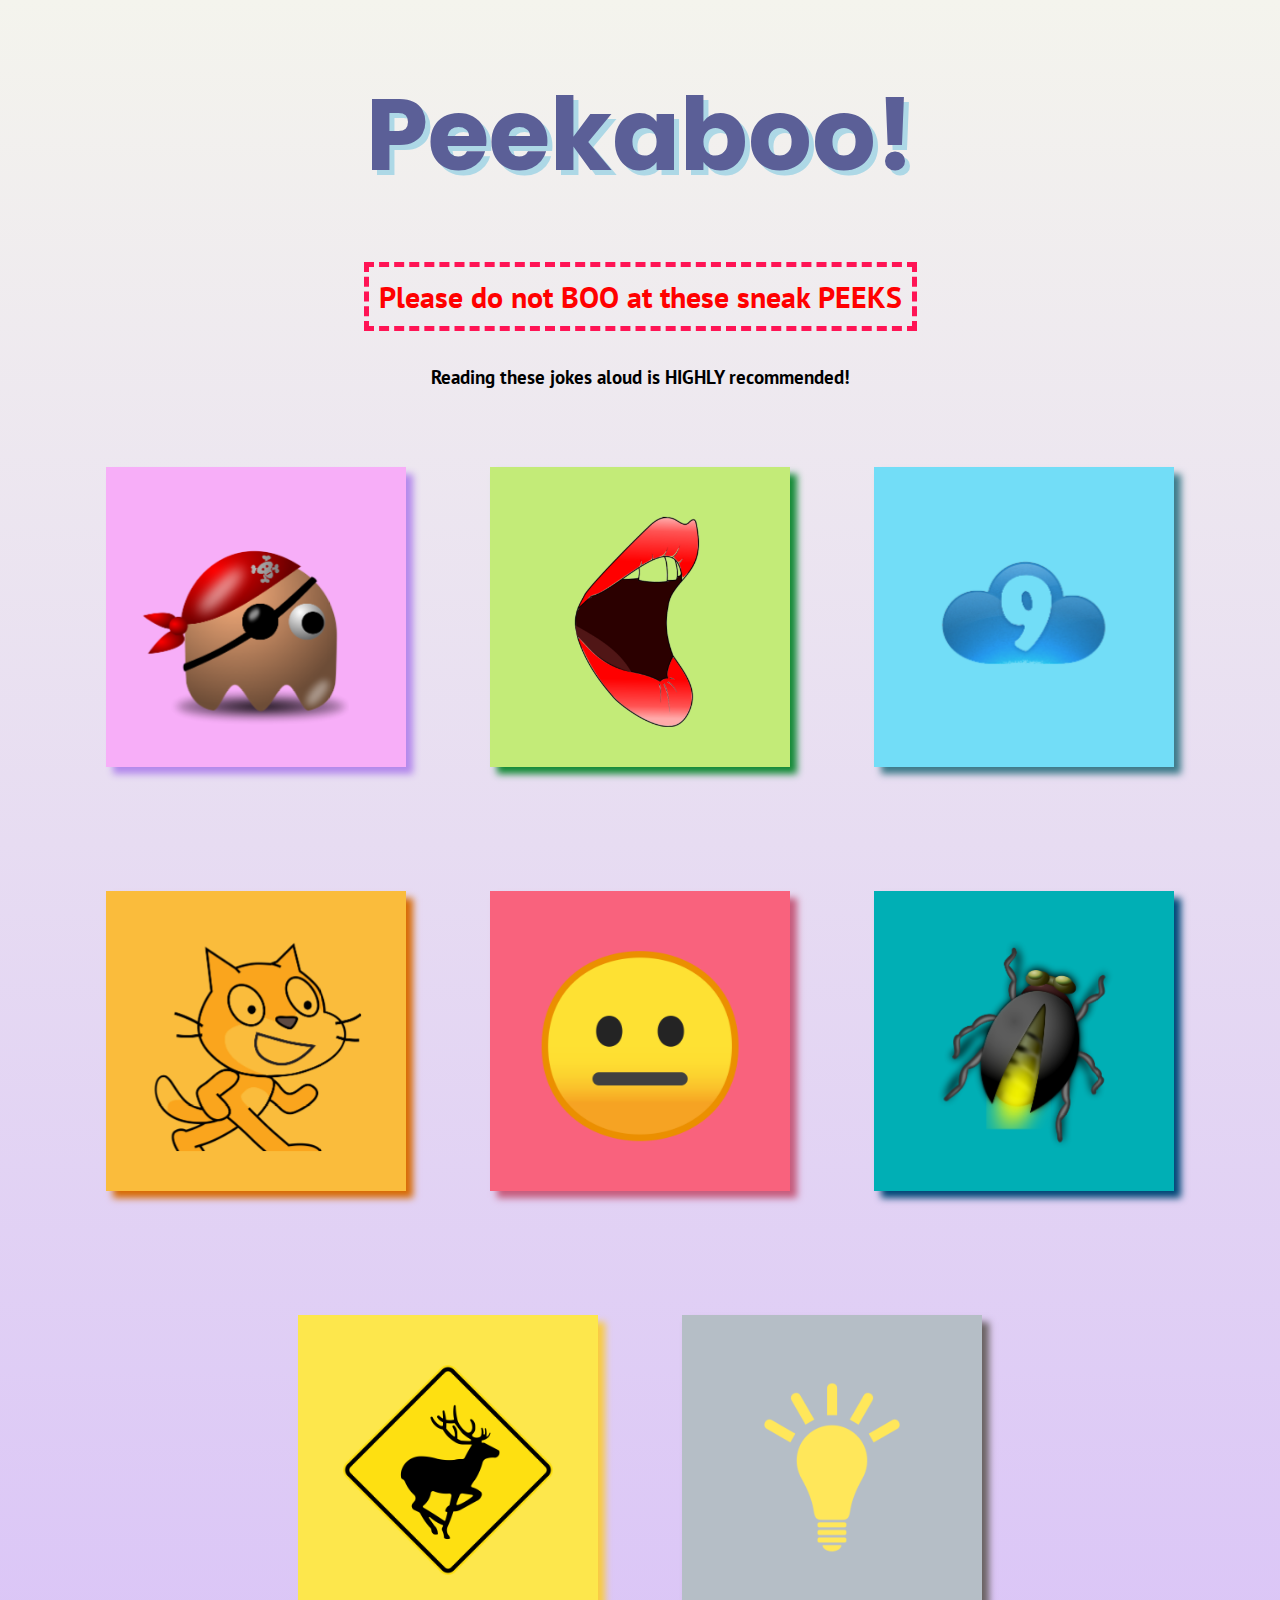
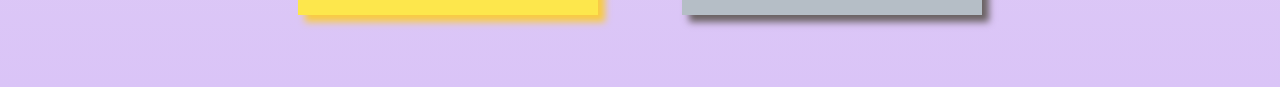
==== index.html @ 19a9cc35 "rename css3-project.html, make cards flip, style content, add images" ====
<!DOCTYPE html>
<!--bug.png: credit to treblac | http://www.publicdomainfiles.com/show_file.php?id=13925353225180-->
<!--c9.png: credit to Wikipedia Commons | https://en.wikipedia.org/wiki/File:Cloud9IDE.png-->
<!--deer.png: credit to Government of Victoria | https://commons.wikimedia.org/wiki/File:Australia_road_sign_W5-V134.svg-->
<!--light-bulb.png: credit to Subhashish Panigrahi | https://commons.wikimedia.org/wiki/File:Light_bulb_(yellow)_icon.svg-->
<!--pirate.png: credit to nicubunu acquired from OCAL (Website) | http://www.freestockphotos.biz/stockphoto/15895-->
<!--scratch.png: credit to Scratch Team | https://commons.wikimedia.org/wiki/File:%D0%9A%D0%BE%D1%82_%D0%A1%D0%BA%D1%80%D0%B5%D1%82%D1%87.svg-->
<!--sing.png: credit to Chrom72 | https://pixabay.com/en/lips-mouth-woman-red-open-sing-1600505/-->
<!--stoic.png: credit to Google | http://www.iconarchive.com/show/noto-emoji-smileys-icons-by-google/10026-neutral-face-icon.html-->
<html>
<head>
  <meta charset="utf-8">
  <meta name="viewport" content="width=device-width">
  <title>CSS3 Project</title>
  <link rel="stylesheet" href="style.css" type="text/css">
  <link href="https://fonts.googleapis.com/css?family=Poppins" rel="stylesheet">
  <link href="https://fonts.googleapis.com/css?family=PT+Sans" rel="stylesheet">
</head>
<!--[10% each]
   /     1+ css3 background or border property[ies]
   /     1+ gradient (linear and/or radial)
   /     1+ shadow (box or text)
   /     1+ transform (2D or 3D)
   /     1+ transition
   /     1+ animation
    [10% proper comments] (anything not intuitive)
    [40% originality]
        40: completely original, 30: mostly original
        20: somewhat original, 10: barely original
        0 (for the whole project): not original at all
-->
<body>
    <h1>Peekaboo!</h1>
    <h2>Please do not BOO at these sneak PEEKS</h2>
    <h3>Reading these jokes aloud is HIGHLY recommended!</h3>
    
        <div class="card" id=card1> <!--the id's will display the background color and shadow of the card-->
          <div class="fb"> <!--will keep the front and back of a card positioned-->
            <div class="front"> <!--the image will be displayed on the front side of the card-->
              <img id="pirate" src="images/pirate.png" alt="Pirate" style="width:70%;height:70%;">
              <div class="back"> <!--when the card flips to the back the joke will be displayed-->
                <p>What's a pirate's favorite letter?</p>
                <p>You'd think it'd be R, but their heart is at <span>C</span>. HARG! HARG!</p>
              </div>
            </div>
          </div> 
        </div>
        
        <div class="card" id=card2>
          <div class="fb">
            <div class="front">
              <img src="images/sing.png" alt="Singing" style="width:70%;height:70%;">
              <div class="back">
                <p>Knock Knock. Who's there? A little old lady.</p>
                <p><span>A little old lady who</span>? I didn't know you knew how to yoddle.</p>
              </div>
            </div>
          </div> 
        </div>
        
        <div class="card" id=card3>
          <div class="fb">
            <div class="front">
              <img src="images/c9.png" alt="Cloud9 Logo" style="width:70%;height:80%;">
              <div class="back">
                <p>I really love to code programs, games, and websites!</p>
                <p>It's like I'm on <span>Cloud9</span> (the programming website)</p>
              </div>
            </div>
          </div> 
        </div>
        
        <div class="card" id=card4>
          <div class="fb">
            <div class="front">
              <img src="images/scratch.png" alt="Scratch Cat" style="width:70%;height:70%;">
              <div class="back">
                <p>I used Scratch for my project, but it looks like</p>
                <p>Some of you may be <span>SCRATCHing</span> your head about what it is.</p>
              </div>
            </div>
          </div> 
        </div>
      
        <div class="card" id=card5>
          <div class="fb">
            <div class="front">
              <img src="images/stoic.png" alt="Stoic Emoji" style="width:70%;height:70%;">
              <div class="back">
                <p>Someone asked for 10 puns. I thought at least 1
                of them would make them laugh,</p>
                <p> but no <span>PUN IN TEN DID.</span></p>
              </div>
            </div>
          </div> 
        </div>
        
        <div class="card" id=card6>
          <div class="fb">
            <div class="front">
              <img src="images/bug.png" alt="Bug" style="width:70%;height:70%;">
              <div class="back">
                <p>I was making a game, but it wasn't working.</p>
                <p>"Agh! This program needs to stop <span>BUGGING!</span>"</p>
              </div>
            </div>
          </div> 
        </div>
        
        <div class="card" id=card7>
          <div class="fb">
            <div class="front">
              <img src="images/deer.png" alt="Deer" style="width:70%;height:70%;">
              <div class="back">
                <p>What do you call a deer with no eyes?</p>
                <p>I have no <span>EYE DEER</span> either <span>shrug</span>.</p>
              </div>
            </div>
          </div> 
        </div>
        
        <div class="card" id=card8>
          <div class="fb">
            <div class="front">
              <img src="images/light-bulb.png" alt="Light Bulb" style="width:70%;height:70%;">
              <div class="back">
                <p>How many silent people does it take to screw in a lightbulb?</p>
                <p><span>...</span></p>
              </div>
            </div>
          </div> 
        </div>
</body>
</html>
---- style.css ----
body {
    background-image: linear-gradient(#F4F4ED,#DAC4F7); /*top to bottom gradient: grey to lavendar*/
    background-repeat: no-repeat;
    text-align: center;
}

h1 {
    font-family: Poppins;
    font-size: 100px;
    margin-top: 60px;
    color: #5B5F97; /*indigo title*/
    text-shadow: 5px 5px lightblue;
    /*the title has an animation called "ghostly" which will last for 1.5 seconds, with a slow start and end, no delay, and the animation will repeat three times according to the @keyframes below*/
    animation: ghostly 1.5s ease-in-out 0s 3 normal;
}

/*the animation will zoom in and out, appear and disappear, like a ghost*/
@keyframes ghostly {
    0% {opacity:1; font-size:100px;} /*fully visible and big in size*/
    50% {opacity:0; font-size:50px;} /*loses visibility and smaller in size*/
    100% {opacity:1; font-size:100px;} /*returns to it's original state*/
}

h2 {
    font-family: PT Sans;
    display:inline; /*prevents the border from stretching to the ends (left & right) of the page*/
    border: 5px dashed #FF1455; /*border: [thickness, style, red color]*/
    color: red;
    font-size: 30px;
    padding: 10px; /*space between the text and border*/
}

h3 {
    font-family: PT Sans;
    padding-top: 30px;
}

p {
  padding: 50px 30px 0; /*space within the element: [top, left & right, bottom]; styles the jokes to make them more centered in the div*/
  font-family: PT Sans;
  font-size: 20px;
}

img {
   padding-top: 50px; /*centers the images vertically*/
}

/*used for highlighting the PUNchlines of the jokes*/
span {
    font-weight: bold;
    color: #721CE8;
}

/*Cards will be next to each other and flip*/
.card {
  width: 300px;
  height: 300px;
  margin: 60px 40px;
  display: inline-block;
  background-color: transparent;
  overflow:hidden; /*prevents the back div take up space from below the card and allows more uniformity in terms of spacing and the desired format*/
}

/*when the mouse hovers over the card, the front will flip vertically*/
.card:hover .fb {
  transform: rotateX(180deg);
}

/*will flip the card to the back instead of flipping the image vertically*/
.fb {
  position: relative;
  text-align: center;
  transition: transform 1s;
  transform-style: preserve-3d;
}

/*when the front of the card is displayed, the content at the back will be hidden and vice versa*/
.front, .back {
  position: relative;
  backface-visibility: hidden;
}

/*the back of the card will flip vertically to be displayed*/
.back {
  color: black;
  transform: rotateX(180deg);
  
}

#pirate {
    padding-right: 25px; /*meant to center the image better*/
}

/*the following assigns background colors and shadows to the 8 cards*/
#card1 {
    background-color: #F7AEF8;
    box-shadow: 7px 7px 7px #B388EB;
}

#card2 {
    background-color: #C3EB78;
    box-shadow: 7px 7px 7px #138A36;
}

#card3 { 
    background-color: #72DDF7;
    box-shadow: 7px 7px 7px #3C7A89;
}

#card4 { 
    background-color: #FABC3C;
    box-shadow: 7px 7px 7px #D76A03;
}

#card5 { 
    background-color: #F9627D;
    box-shadow: 7px 7px 7px #C65B7C;
}

#card6 { 
    background-color: #00AFB5;
    box-shadow: 7px 7px 7px #004777;
}

#card7 { 
    background-color: #FDE74C;
    box-shadow: 7px 7px 7px #F9CB40;
}

#card8 { 
    background-color: #B5BEC6;
    box-shadow: 7px 7px 7px #6A6262;
}
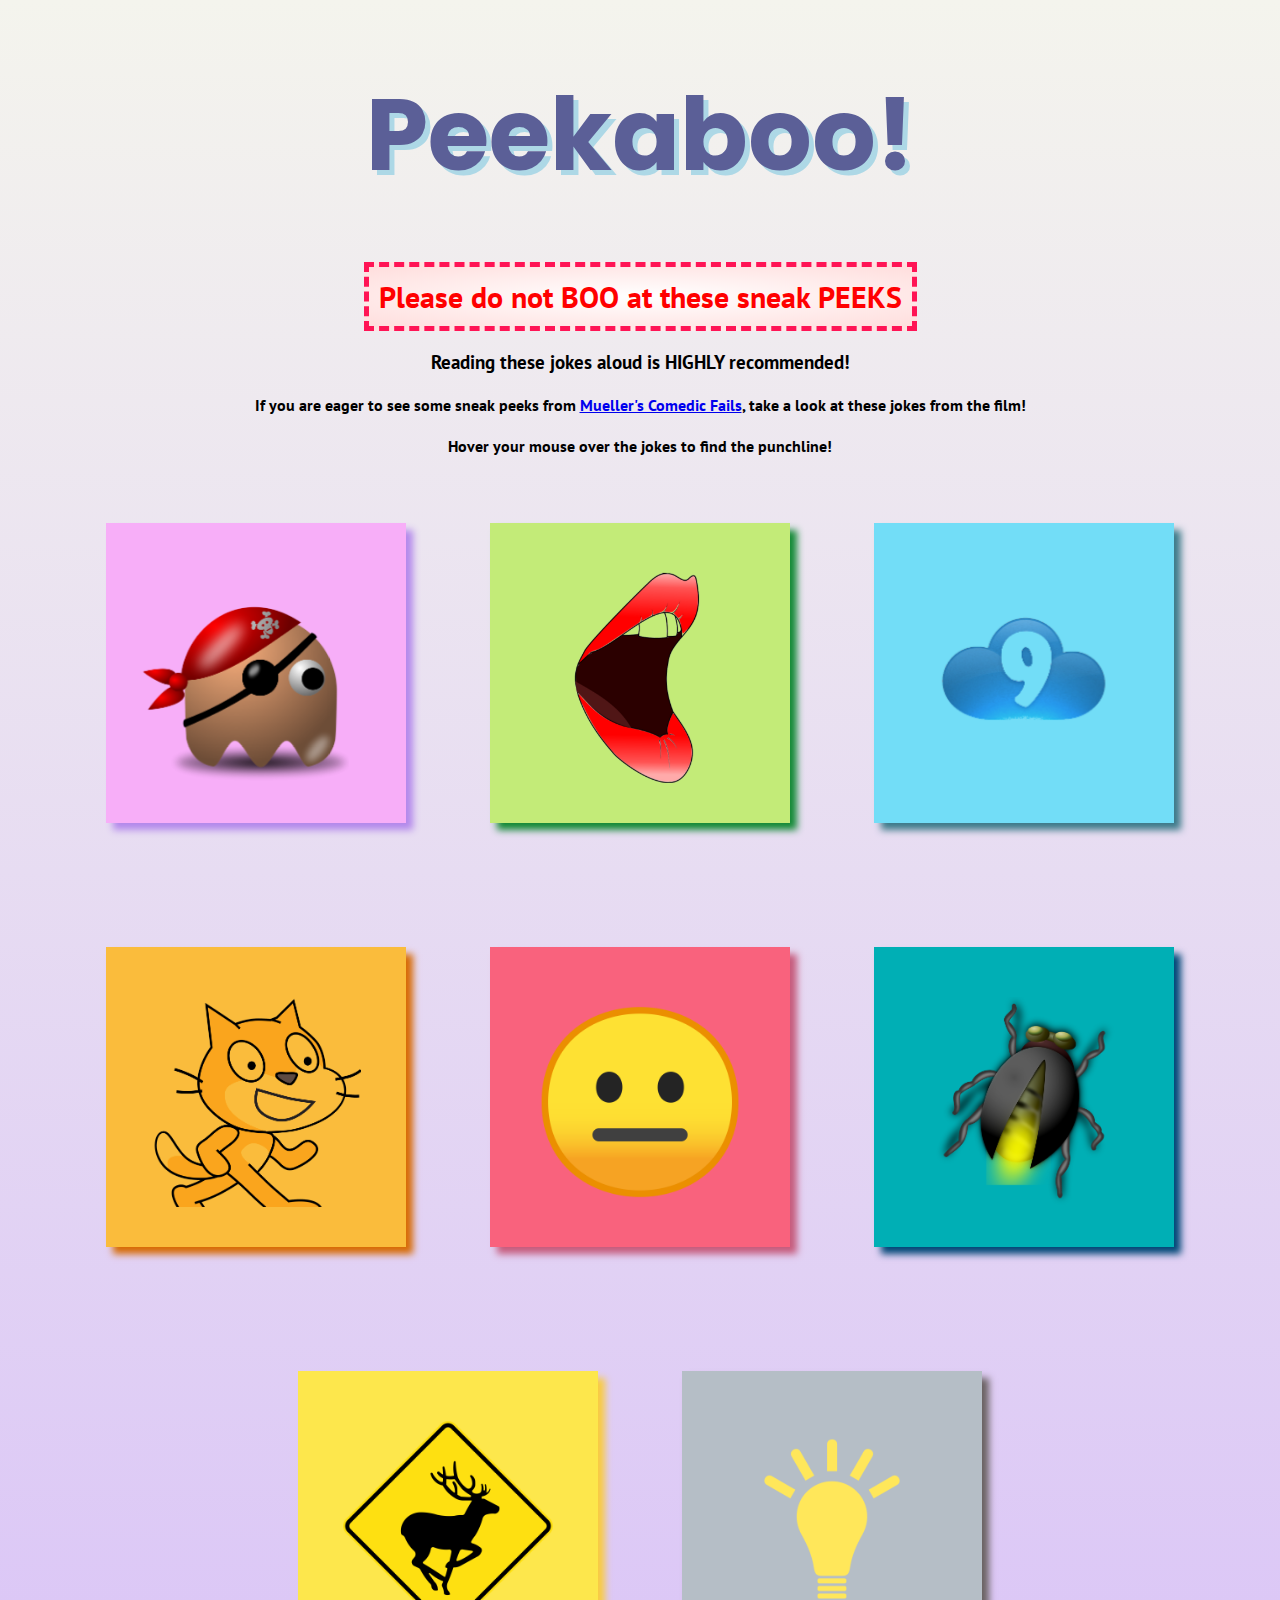
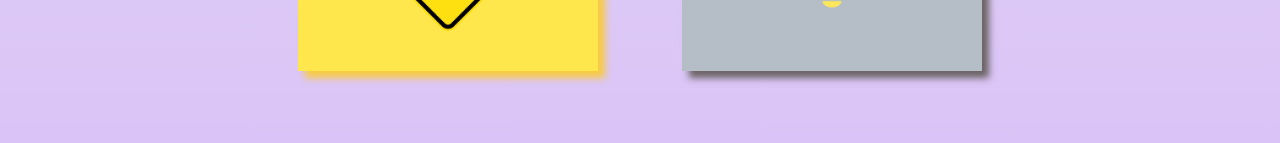
==== commit 1f2359fe: "add code & code-template; edit comments, index.html, & style.css" ====
--- a/index.html
+++ b/index.html
@@ -16,29 +16,18 @@
   <link href="https://fonts.googleapis.com/css?family=Poppins" rel="stylesheet">
   <link href="https://fonts.googleapis.com/css?family=PT+Sans" rel="stylesheet">
 </head>
-<!--[10% each]
-   /     1+ css3 background or border property[ies]
-   /     1+ gradient (linear and/or radial)
-   /     1+ shadow (box or text)
-   /     1+ transform (2D or 3D)
-   /     1+ transition
-   /     1+ animation
-    [10% proper comments] (anything not intuitive)
-    [40% originality]
-        40: completely original, 30: mostly original
-        20: somewhat original, 10: barely original
-        0 (for the whole project): not original at all
--->
 <body>
     <h1>Peekaboo!</h1>
     <h2>Please do not BOO at these sneak PEEKS</h2>
     <h3>Reading these jokes aloud is HIGHLY recommended!</h3>
+    <h4>If you are eager to see some sneak peeks from <a href="https://elizabethv0218.github.io/movie-webpage/">Mueller's Comedic Fails</a>, take a look at these jokes from the film!</h4>
+    <h4>Hover your mouse over the jokes to find the punchline!</h4>
     
         <div class="card" id=card1> <!--the id's will display the background color and shadow of the card-->
           <div class="fb"> <!--will keep the front and back of a card positioned-->
-            <div class="front"> <!--the image will be displayed on the front side of the card-->
+            <div class="front"> <!--the local image will be displayed on the front side of the card-->
               <img id="pirate" src="images/pirate.png" alt="Pirate" style="width:70%;height:70%;">
-              <div class="back"> <!--when the card flips to the back the joke will be displayed-->
+              <div class="back"> <!--when the card flips to the back the card will be displayed-->
                 <p>What's a pirate's favorite letter?</p>
                 <p>You'd think it'd be R, but their heart is at <span>C</span>. HARG! HARG!</p>
               </div>
@@ -113,7 +102,7 @@
               <img src="images/deer.png" alt="Deer" style="width:70%;height:70%;">
               <div class="back">
                 <p>What do you call a deer with no eyes?</p>
-                <p>I have no <span>EYE DEER</span> either <span>shrug</span>.</p>
+                <p>I have no <span>EYE DEER</span> either.</p>
               </div>
             </div>
           </div> 
--- a/style.css
+++ b/style.css
@@ -7,127 +7,131 @@
 h1 {
     font-family: Poppins;
     font-size: 100px;
-    margin-top: 60px;
-    color: #5B5F97; /*indigo title*/
+    margin-top: 60px; /*located 60 pixels farther down*/
+    color: #5B5F97; /*indigo*/
     text-shadow: 5px 5px lightblue;
     /*the title has an animation called "ghostly" which will last for 1.5 seconds, with a slow start and end, no delay, and the animation will repeat three times according to the @keyframes below*/
     animation: ghostly 1.5s ease-in-out 0s 3 normal;
 }
 
-/*the animation will zoom in and out, appear and disappear, like a ghost*/
+/*the animation will zoom the title in and out, appear and disappear, like a ghost*/
 @keyframes ghostly {
-    0% {opacity:1; font-size:100px;} /*fully visible and big in size*/
+    0% {opacity:1; font-size:100px;} /*fully visible & big in size after the page loads*/
     50% {opacity:0; font-size:50px;} /*loses visibility and smaller in size*/
-    100% {opacity:1; font-size:100px;} /*returns to it's original state*/
+    100% {opacity:1; font-size:100px;} /*returns to it's original state at the end*/
 }
 
 h2 {
-    font-family: PT Sans;
     display:inline; /*prevents the border from stretching to the ends (left & right) of the page*/
-    border: 5px dashed #FF1455; /*border: [thickness, style, red color]*/
+    border: 5px dashed #FF1455; /*border syntax: [thickness, style, color]*/
     color: red;
     font-size: 30px;
     padding: 10px; /*space between the text and border*/
-}
-
-h3 {
-    font-family: PT Sans;
-    padding-top: 30px;
+    background-image: radial-gradient(white, #FFDEDD); /*subtle circular gradient: white in the center becoming a light pink*/
 }
 
 p {
-  padding: 50px 30px 0; /*space within the element: [top, left & right, bottom]; styles the jokes to make them more centered in the div*/
-  font-family: PT Sans;
-  font-size: 20px;
+    padding: 50px 30px 0; /*space within the element: [top, left & right, bottom]; styles the text (jokes) to make them centered in the div*/
+    font-size: 20px;
+}
+
+/*Will move, or translate, the text below the red text farther down*/
+h3, h4 {
+    transform: translate(0px,15px);
+}
+
+h2, h3, h4, p {
+    font-family: PT Sans;
 }
 
 img {
-   padding-top: 50px; /*centers the images vertically*/
+    padding-top: 50px; /*centers the images vertically*/
 }
 
-/*used for highlighting the PUNchlines of the jokes*/
 span {
     font-weight: bold;
-    color: #721CE8;
+    color: black;
+    transition: color 1s; /*used for highlighting the PUNchlines of the jokes from black to purple as mentioned in span:hover*/
 }
 
-/*Cards will be next to each other and flip*/
+span:hover {
+    color: #721CE8; /*purple*/
+}
+
 .card {
-  width: 300px;
-  height: 300px;
-  margin: 60px 40px;
-  display: inline-block;
-  background-color: transparent;
-  overflow:hidden; /*prevents the back div take up space from below the card and allows more uniformity in terms of spacing and the desired format*/
+    width: 300px;
+    height: 300px;
+    margin: 60px 40px; /*will separate the cards from other cards/elements*/
+    display: inline-block; /*has the cards be next to each other*/
+    overflow:hidden; /*prevents the back div from taking up space below the card and allows more uniformity in terms of spacing and the desired format*/
 }
 
 /*when the mouse hovers over the card, the front will flip vertically*/
 .card:hover .fb {
-  transform: rotateX(180deg);
+    transform: rotateX(180deg);
+}
+
+/*the back of the card will flip vertically to be displayed*/
+.back {
+    color: black;
+    transform: rotateX(180deg);
 }
 
 /*will flip the card to the back instead of flipping the image vertically*/
 .fb {
-  position: relative;
-  text-align: center;
-  transition: transform 1s;
-  transform-style: preserve-3d;
+    position: relative;
+    text-align: center;
+    transition: transform 1s; /*will have the front and back flip simultaneously*/
+    transform-style: preserve-3d; /*allows content in the back to be displayed when flipped*/
 }
 
 /*when the front of the card is displayed, the content at the back will be hidden and vice versa*/
 .front, .back {
-  position: relative;
-  backface-visibility: hidden;
-}
-
-/*the back of the card will flip vertically to be displayed*/
-.back {
-  color: black;
-  transform: rotateX(180deg);
-  
+    position: relative;
+    backface-visibility: hidden;
 }
 
 #pirate {
-    padding-right: 25px; /*meant to center the image better*/
+    padding-right: 25px; /*meant to center the pirate image better*/
 }
 
-/*the following assigns background colors and shadows to the 8 cards*/
-#card1 {
+/*Each card is unique, so they are assigned different background colors and shadows*/
+#card1 { /*light purple*/
     background-color: #F7AEF8;
     box-shadow: 7px 7px 7px #B388EB;
 }
 
-#card2 {
+#card2 { /*green*/
     background-color: #C3EB78;
     box-shadow: 7px 7px 7px #138A36;
 }
 
-#card3 { 
+#card3 { /*light bright blue*/
     background-color: #72DDF7;
     box-shadow: 7px 7px 7px #3C7A89;
 }
 
-#card4 { 
+#card4 { /*orange*/
     background-color: #FABC3C;
     box-shadow: 7px 7px 7px #D76A03;
 }
 
-#card5 { 
+#card5 { /*red*/
     background-color: #F9627D;
     box-shadow: 7px 7px 7px #C65B7C;
 }
 
-#card6 { 
+#card6 { /*blue*/
     background-color: #00AFB5;
     box-shadow: 7px 7px 7px #004777;
 }
 
-#card7 { 
+#card7 { /*yellow*/
     background-color: #FDE74C;
     box-shadow: 7px 7px 7px #F9CB40;
 }
 
-#card8 { 
+#card8 { /*grey*/
     background-color: #B5BEC6;
     box-shadow: 7px 7px 7px #6A6262;
 }